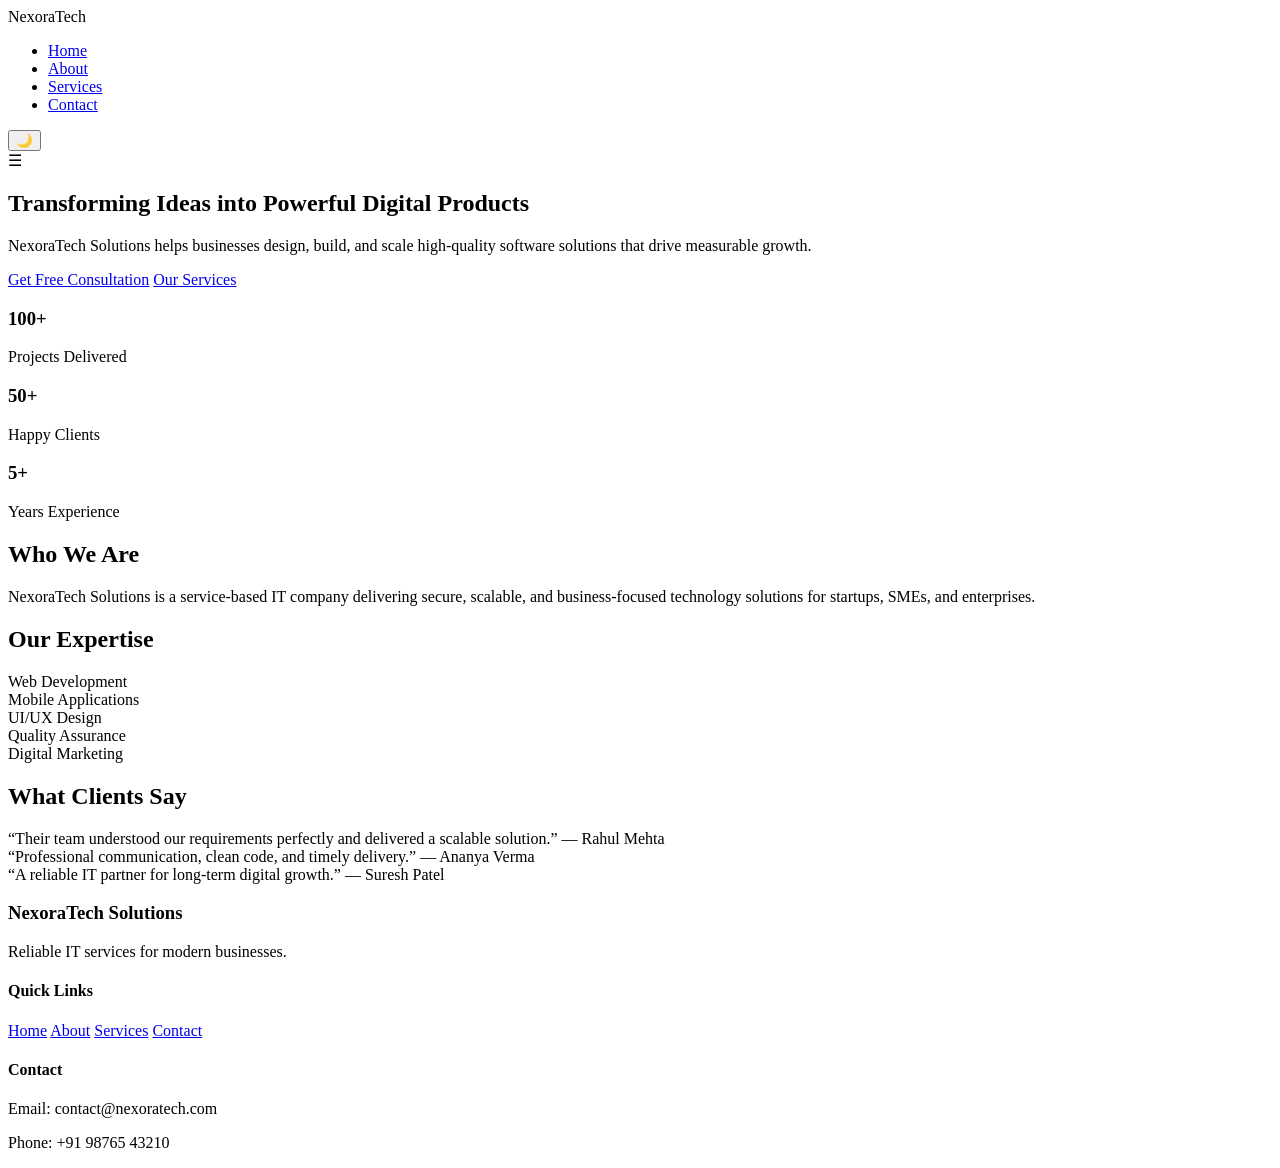
==== index.html @ c7b7043c "Add files via upload" ====
<!DOCTYPE html>
<html lang="en">
<head>
  <meta charset="UTF-8">
  <title>NexoraTech Solutions</title>
  <meta name="viewport" content="width=device-width, initial-scale=1.0">
  <link rel="stylesheet" href="css/style.css">
</head>
<body>

<header class="navbar">
  <div class="logo">NexoraTech</div>

  <ul class="nav-links" id="navLinks">
    <li><a href="index.html">Home</a></li>
    <li><a href="about.html">About</a></li>
    <li><a href="services.html">Services</a></li>
    <li><a href="contact.html">Contact</a></li>
  </ul>

  <div class="nav-actions">
    <button id="darkModeBtn">🌙</button>
    <div class="hamburger" id="hamburger">☰</div>
  </div>
</header>

<!-- HERO -->
<section class="hero-advanced">
  <div class="hero-text">
    <h1>Transforming Ideas into Powerful Digital Products</h1>
    <p>
      NexoraTech Solutions helps businesses design, build, and scale
      high-quality software solutions that drive measurable growth.
    </p>
    <div class="hero-buttons">
      <a href="contact.html" class="btn-primary">Get Free Consultation</a>
      <a href="services.html" class="btn-secondary">Our Services</a>
    </div>
  </div>

  <div class="hero-visual">
    <div class="stats-card">
      <h3>100+</h3>
      <p>Projects Delivered</p>
    </div>
    <div class="stats-card">
      <h3>50+</h3>
      <p>Happy Clients</p>
    </div>
    <div class="stats-card">
      <h3>5+</h3>
      <p>Years Experience</p>
    </div>
  </div>
</section>

<!-- ABOUT PREVIEW -->
<section class="section">
  <h2 class="section-title">Who We Are</h2>
  <p class="center-text">
    NexoraTech Solutions is a service-based IT company delivering secure,
    scalable, and business-focused technology solutions for startups,
    SMEs, and enterprises.
  </p>
</section>

<!-- SERVICES HIGHLIGHT -->
<section class="section bg-soft">
  <h2 class="section-title">Our Expertise</h2>

  <div class="cards">
    <div class="card">Web Development</div>
    <div class="card">Mobile Applications</div>
    <div class="card">UI/UX Design</div>
    <div class="card">Quality Assurance</div>
    <div class="card">Digital Marketing</div>
  </div>
</section>

<!-- TESTIMONIALS -->
<section class="section">
  <h2 class="section-title">What Clients Say</h2>

  <div class="cards">
    <div class="testimonial">
      “Their team understood our requirements perfectly and delivered a scalable solution.”
      <span>— Rahul Mehta</span>
    </div>
    <div class="testimonial">
      “Professional communication, clean code, and timely delivery.”
      <span>— Ananya Verma</span>
    </div>
    <div class="testimonial">
      “A reliable IT partner for long-term digital growth.”
      <span>— Suresh Patel</span>
    </div>
  </div>
</section>

<footer class="footer">
  <div>
    <h3>NexoraTech Solutions</h3>
    <p>Reliable IT services for modern businesses.</p>
  </div>

  <div>
    <h4>Quick Links</h4>
    <a href="index.html">Home</a>
    <a href="about.html">About</a>
    <a href="services.html">Services</a>
    <a href="contact.html">Contact</a>
  </div>

  <div>
    <h4>Contact</h4>
    <p>Email: contact@nexoratech.com</p>
    <p>Phone: +91 98765 43210</p>
  </div>
</footer>

<script src="js/script.js"></script>
</body>
</html>
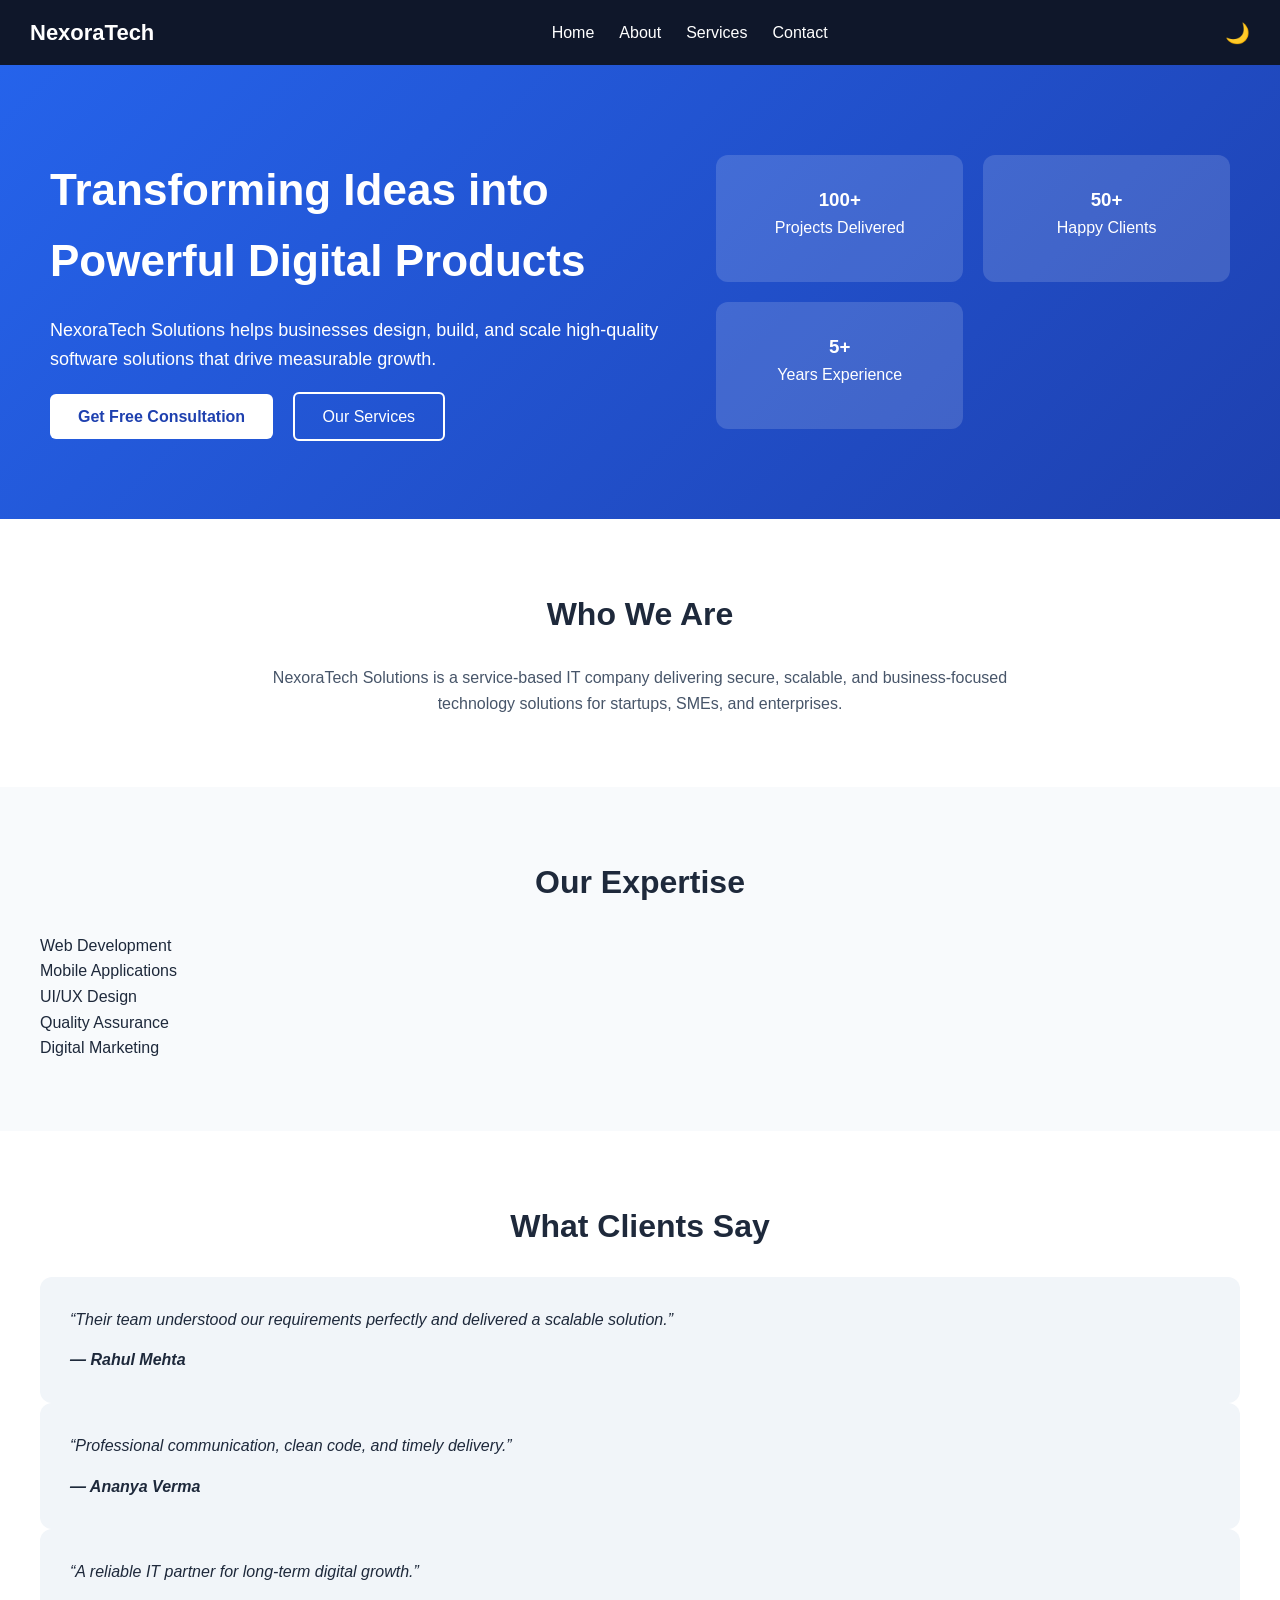
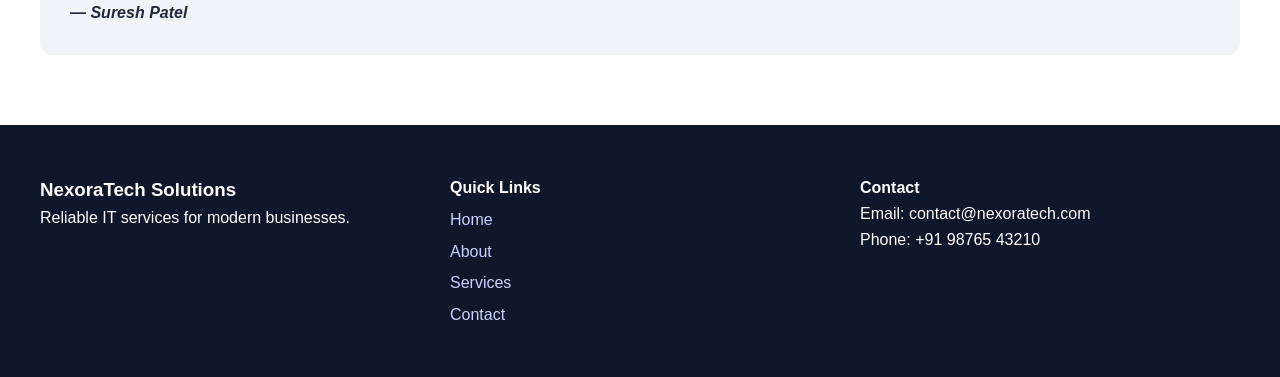
==== commit f7bceea2: "Fix HTML entity encoding in index.html" ====
--- a/index.html
+++ b/index.html
@@ -4,7 +4,7 @@
   <meta charset="UTF-8">
   <title>NexoraTech Solutions</title>
   <meta name="viewport" content="width=device-width, initial-scale=1.0">
-  <link rel="stylesheet" href="css/style.css">
+  <link rel="stylesheet" href="/style.css">
 </head>
 <body>
 
@@ -120,4 +120,4 @@
 
 <script src="js/script.js"></script>
 </body>
-</html>+</html>
--- a/style.css
+++ b/style.css
@@ -0,0 +1,340 @@
+
+* {
+  margin: 0;
+  padding: 0;
+  box-sizing: border-box;
+}
+
+body {
+  font-family: "Segoe UI", Arial, sans-serif;
+  background: #ffffff;
+  color: #1e293b;
+  line-height: 1.6;
+  transition: background 0.3s, color 0.3s;
+}
+
+body.dark {
+  background: #0f172a;
+  color: #e5e7eb;
+}
+
+a {
+  text-decoration: none;
+  color: inherit;
+}
+
+ul {
+  list-style: none;
+}
+
+
+.navbar {
+  background: #0f172a;
+  color: white;
+  padding: 15px 30px;
+  display: flex;
+  justify-content: space-between;
+  align-items: center;
+}
+
+.logo {
+  font-size: 22px;
+  font-weight: bold;
+}
+
+.nav-links {
+  display: flex;
+  gap: 25px;
+}
+
+.nav-links a {
+  color: white;
+  font-weight: 500;
+}
+
+.nav-links a:hover {
+  color: #93c5fd;
+}
+
+.nav-actions {
+  display: flex;
+  align-items: center;
+  gap: 15px;
+}
+
+#darkModeBtn {
+  background: transparent;
+  border: none;
+  font-size: 20px;
+  cursor: pointer;
+  color: white;
+}
+
+.hamburger {
+  display: none;
+  font-size: 26px;
+  cursor: pointer;
+}
+
+
+.hero-advanced {
+  display: grid;
+  grid-template-columns: 1.2fr 1fr;
+  gap: 50px;
+  padding: 90px 50px;
+  background: linear-gradient(135deg, #2563eb, #1e40af);
+  color: white;
+}
+
+.hero-text h1 {
+  font-size: 44px;
+  margin-bottom: 20px;
+}
+
+.hero-text p {
+  font-size: 18px;
+}
+
+.hero-buttons {
+  margin-top: 30px;
+}
+
+.btn-primary {
+  background: white;
+  color: #1e40af;
+  padding: 14px 28px;
+  font-weight: bold;
+  border-radius: 6px;
+  margin-right: 15px;
+}
+
+.btn-secondary {
+  border: 2px solid white;
+  padding: 14px 28px;
+  border-radius: 6px;
+  color: white;
+}
+
+.hero-visual {
+  display: grid;
+  grid-template-columns: repeat(2, 1fr);
+  gap: 20px;
+}
+
+.stats-card {
+  background: rgba(255, 255, 255, 0.15);
+  padding: 30px;
+  border-radius: 12px;
+  text-align: center;
+}
+
+
+.section {
+  padding: 70px 40px;
+}
+
+.section-title {
+  text-align: center;
+  font-size: 32px;
+  margin-bottom: 25px;
+}
+
+.center-text {
+  text-align: center;
+  max-width: 750px;
+  margin: auto;
+  color: #475569;
+}
+
+body.dark .center-text {
+  color: #cbd5f5;
+}
+
+.bg-soft {
+  background: #f8fafc;
+}
+
+body.dark .bg-soft {
+  background: #020617;
+}
+
+
+.services-grid {
+  margin-top: 40px;
+  display: grid;
+  grid-template-columns: repeat(auto-fit, minmax(260px, 1fr));
+  gap: 30px;
+}
+
+.service-card {
+  background: white;
+  border: 1px solid #e5e7eb;
+  padding: 30px;
+  border-radius: 10px;
+  transition: border 0.3s, transform 0.3s;
+}
+
+.service-card h3 {
+  margin-bottom: 10px;
+  color: #1e40af;
+}
+
+.service-card p {
+  color: #475569;
+  font-size: 15px;
+}
+
+.service-card:hover {
+  transform: translateY(-4px);
+  border-color: #2563eb;
+}
+
+body.dark .service-card {
+  background: #020617;
+  border-color: #1e293b;
+}
+
+body.dark .service-card p {
+  color: #cbd5f5;
+}
+
+
+.testimonial {
+  background: #f1f5f9;
+  padding: 30px;
+  border-radius: 12px;
+  font-style: italic;
+}
+
+.testimonial span {
+  display: block;
+  margin-top: 15px;
+  font-weight: bold;
+}
+
+body.dark .testimonial {
+  background: #020617;
+}
+
+
+.faq h4 {
+  margin-top: 20px;
+  color: #1e40af;
+}
+
+.faq p {
+  margin-top: 8px;
+  color: #475569;
+}
+
+body.dark .faq p {
+  color: #cbd5f5;
+}
+
+
+.contact-wrapper {
+  display: grid;
+  grid-template-columns: 1fr 1fr;
+  gap: 60px;
+  padding: 90px 50px;
+}
+
+.contact-info h1 {
+  font-size: 38px;
+  margin-bottom: 15px;
+}
+
+.contact-info p {
+  color: #475569;
+}
+
+body.dark .contact-info p {
+  color: #cbd5f5;
+}
+
+.info-box {
+  margin-top: 20px;
+  background: #f8fafc;
+  padding: 20px;
+  border-left: 5px solid #2563eb;
+  border-radius: 6px;
+}
+
+body.dark .info-box {
+  background: #020617;
+}
+
+.contact-form-card {
+  background: white;
+  padding: 45px;
+  border-radius: 14px;
+  box-shadow: 0 25px 50px rgba(0,0,0,0.2);
+}
+
+body.dark .contact-form-card {
+  background: #020617;
+}
+
+.contact-form-card input,
+.contact-form-card textarea {
+  width: 100%;
+  padding: 14px;
+  margin-bottom: 18px;
+  border-radius: 6px;
+  border: 1px solid #cbd5f5;
+}
+
+.contact-form-card button {
+  width: 100%;
+  padding: 14px;
+  background: #2563eb;
+  color: white;
+  border: none;
+  border-radius: 6px;
+}
+
+
+.footer {
+  background: #0f172a;
+  color: white;
+  padding: 50px 40px;
+  display: grid;
+  grid-template-columns: repeat(auto-fit, minmax(220px, 1fr));
+  gap: 30px;
+}
+
+.footer a {
+  color: #c7d2fe;
+  display: block;
+  margin-top: 6px;
+}
+
+
+@media (max-width: 900px) {
+  .hero-advanced,
+  .contact-wrapper {
+    grid-template-columns: 1fr;
+    padding: 60px 25px;
+  }
+}
+
+@media (max-width: 768px) {
+  .nav-links {
+    display: none;
+    flex-direction: column;
+    background: #0f172a;
+    position: absolute;
+    top: 65px;
+    right: 20px;
+    padding: 20px;
+    border-radius: 8px;
+  }
+
+  .nav-links.active {
+    display: flex;
+  }
+
+  .hamburger {
+    display: block;
+  }
+}
